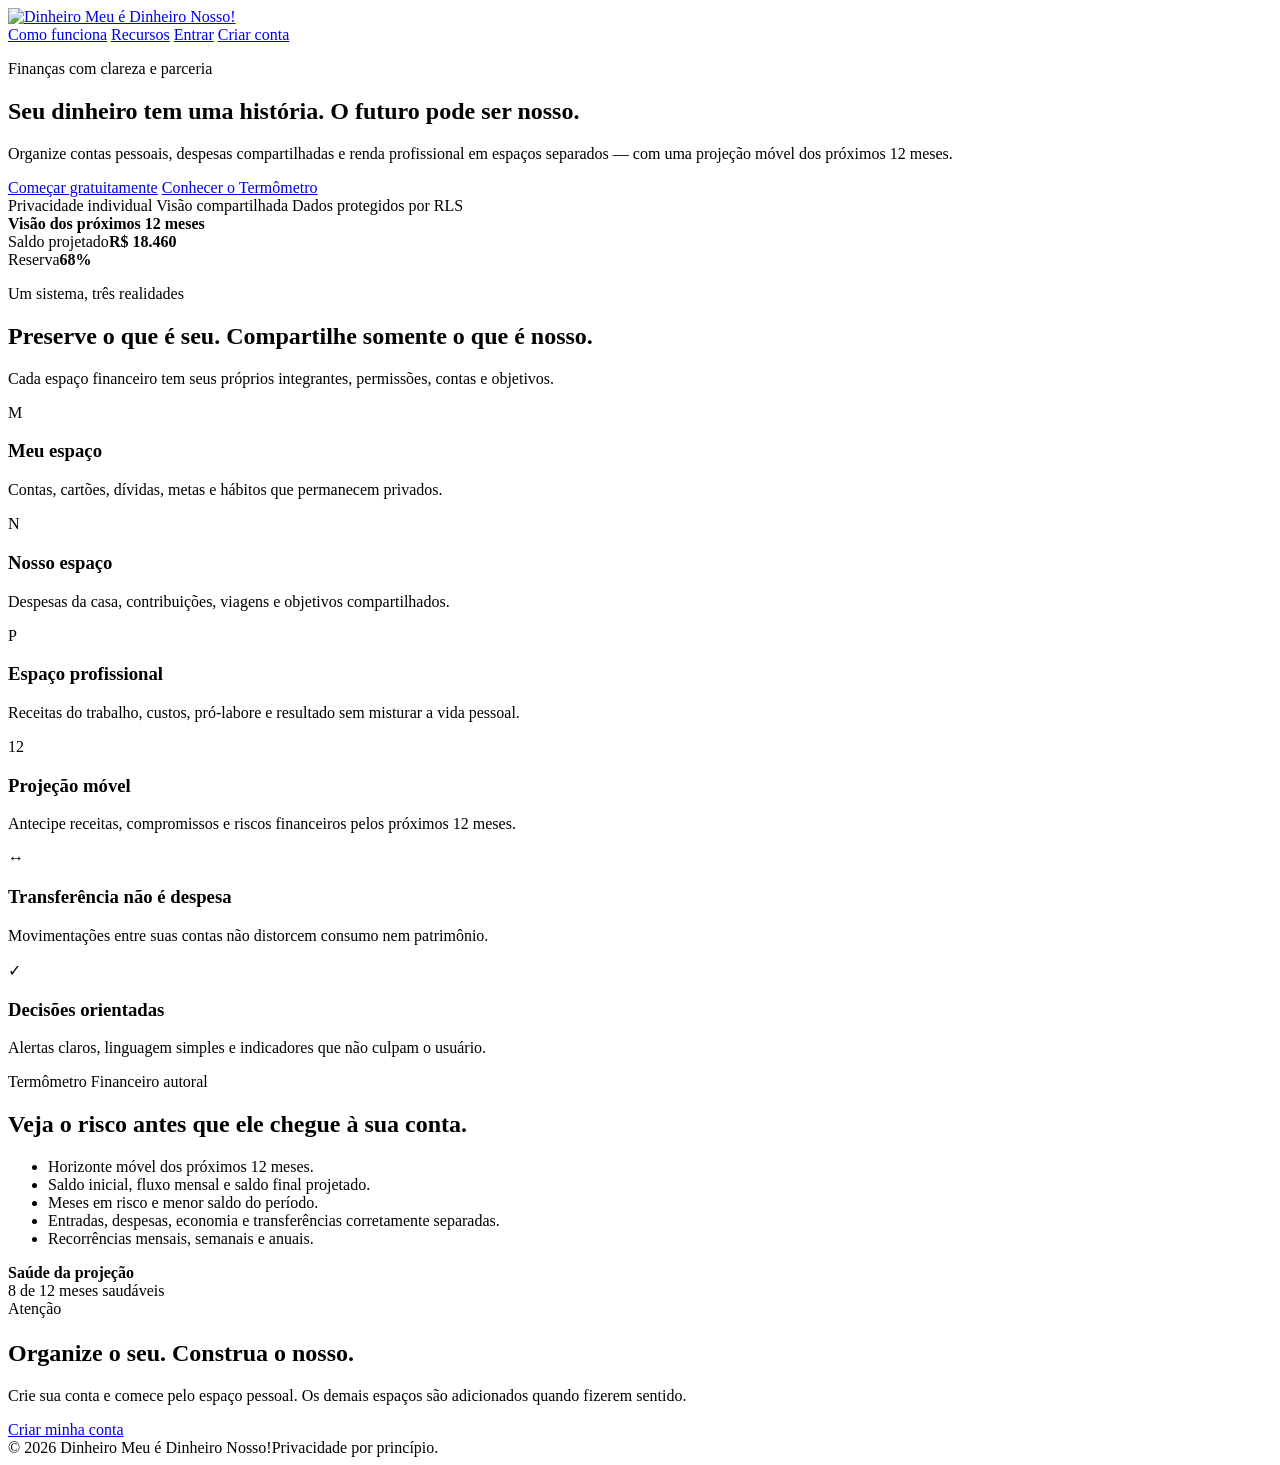
==== index.html @ 29a2e616 "feat: implementar landing page" ====
<!doctype html>
<html lang="pt-BR">
<head>
  <meta charset="utf-8">
  <meta name="viewport" content="width=device-width, initial-scale=1">
  <meta name="description" content="Organização financeira pessoal, familiar e profissional com projeção inteligente dos próximos 12 meses.">
  <meta name="theme-color" content="#086647">
  <title>Dinheiro Meu é Dinheiro Nosso!</title>
  <link rel="icon" href="/assets/icon.svg" type="image/svg+xml">
  <link rel="manifest" href="/manifest.webmanifest">
  <link rel="stylesheet" href="/css/tokens.css">
  <link rel="stylesheet" href="/css/global.css">
  <link rel="stylesheet" href="/css/marketing.css">
</head>
<body>
  <header class="site-header">
    <div class="container">
      <a href="/" aria-label="Página inicial"><img class="brand-logo" src="/assets/logo.svg" alt="Dinheiro Meu é Dinheiro Nosso!"></a>
      <nav class="site-nav" aria-label="Principal">
        <a href="#como-funciona">Como funciona</a>
        <a href="#recursos">Recursos</a>
        <a href="/entrar">Entrar</a>
        <a class="btn btn-primary" href="/cadastro">Criar conta</a>
      </nav>
    </div>
  </header>

  <main>
    <section class="hero">
      <div class="container hero-grid">
        <div>
          <p class="eyebrow">Finanças com clareza e parceria</p>
          <h1>Seu dinheiro tem uma história. <span>O futuro pode ser nosso.</span></h1>
          <p class="hero-lead">Organize contas pessoais, despesas compartilhadas e renda profissional em espaços separados — com uma projeção móvel dos próximos 12 meses.</p>
          <div class="hero-actions">
            <a class="btn btn-primary" href="/cadastro">Começar gratuitamente</a>
            <a class="btn btn-ghost" href="#termometro">Conhecer o Termômetro</a>
          </div>
          <div class="hero-proof">
            <span>Privacidade individual</span>
            <span>Visão compartilhada</span>
            <span>Dados protegidos por RLS</span>
          </div>
        </div>

        <div class="preview" aria-label="Prévia visual do painel">
          <div class="preview-inner">
            <div class="preview-top"><strong>Visão dos próximos 12 meses</strong><span class="preview-dots"><i></i><i></i><i></i></span></div>
            <div class="preview-body">
              <div class="preview-kpis">
                <div class="preview-kpi"><span class="muted">Saldo projetado</span><strong>R$ 18.460</strong></div>
                <div class="preview-kpi"><span class="muted">Reserva</span><strong>68%</strong></div>
              </div>
              <div class="preview-chart" aria-hidden="true">
                <i style="height:35%"></i><i style="height:48%"></i><i style="height:42%"></i><i style="height:58%"></i><i style="height:51%"></i><i style="height:64%"></i><i style="height:68%"></i><i style="height:73%"></i><i style="height:78%"></i><i style="height:84%"></i><i style="height:88%"></i><i style="height:94%"></i>
              </div>
            </div>
          </div>
        </div>
      </div>
    </section>

    <section id="recursos" class="section section-soft">
      <div class="container">
        <div class="section-heading">
          <p class="eyebrow">Um sistema, três realidades</p>
          <h2>Preserve o que é seu. Compartilhe somente o que é nosso.</h2>
          <p>Cada espaço financeiro tem seus próprios integrantes, permissões, contas e objetivos.</p>
        </div>
        <div class="features">
          <article class="card feature"><div class="feature-icon">M</div><h3>Meu espaço</h3><p>Contas, cartões, dívidas, metas e hábitos que permanecem privados.</p></article>
          <article class="card feature"><div class="feature-icon">N</div><h3>Nosso espaço</h3><p>Despesas da casa, contribuições, viagens e objetivos compartilhados.</p></article>
          <article class="card feature"><div class="feature-icon">P</div><h3>Espaço profissional</h3><p>Receitas do trabalho, custos, pró-labore e resultado sem misturar a vida pessoal.</p></article>
          <article class="card feature"><div class="feature-icon">12</div><h3>Projeção móvel</h3><p>Antecipe receitas, compromissos e riscos financeiros pelos próximos 12 meses.</p></article>
          <article class="card feature"><div class="feature-icon">↔</div><h3>Transferência não é despesa</h3><p>Movimentações entre suas contas não distorcem consumo nem patrimônio.</p></article>
          <article class="card feature"><div class="feature-icon">✓</div><h3>Decisões orientadas</h3><p>Alertas claros, linguagem simples e indicadores que não culpam o usuário.</p></article>
        </div>
      </div>
    </section>

    <section id="termometro" class="section">
      <div class="container split">
        <div>
          <p class="eyebrow">Termômetro Financeiro autoral</p>
          <div class="section-heading"><h2>Veja o risco antes que ele chegue à sua conta.</h2></div>
          <ul class="check-list">
            <li>Horizonte móvel dos próximos 12 meses.</li>
            <li>Saldo inicial, fluxo mensal e saldo final projetado.</li>
            <li>Meses em risco e menor saldo do período.</li>
            <li>Entradas, despesas, economia e transferências corretamente separadas.</li>
            <li>Recorrências mensais, semanais e anuais.</li>
          </ul>
        </div>
        <div class="thermometer-card">
          <div class="row-between"><div><strong>Saúde da projeção</strong><div class="muted">8 de 12 meses saudáveis</div></div><span class="badge badge-gold">Atenção</span></div>
          <div class="thermometer-track" style="margin-top:22px"><div class="thermometer-fill"></div></div>
          <div class="month-row" aria-hidden="true"><i style="height:38%"></i><i style="height:51%"></i><i style="height:62%"></i><i style="height:44%"></i><i style="height:28%"></i><i style="height:22%"></i><i style="height:18%"></i><i style="height:26%"></i><i style="height:52%"></i><i style="height:68%"></i><i style="height:78%"></i><i style="height:88%"></i></div>
        </div>
      </div>
    </section>

    <section id="como-funciona" class="section">
      <div class="container">
        <div class="cta">
          <div><h2>Organize o seu. Construa o nosso.</h2><p>Crie sua conta e comece pelo espaço pessoal. Os demais espaços são adicionados quando fizerem sentido.</p></div>
          <a class="btn" href="/cadastro">Criar minha conta</a>
        </div>
      </div>
    </section>
  </main>

  <footer class="site-footer"><div class="container"><span>© 2026 Dinheiro Meu é Dinheiro Nosso!</span><span>Privacidade por princípio.</span></div></footer>
  <script type="module">import { registerServiceWorker } from '/js/ui.js'; registerServiceWorker();</script>
</body>
</html>
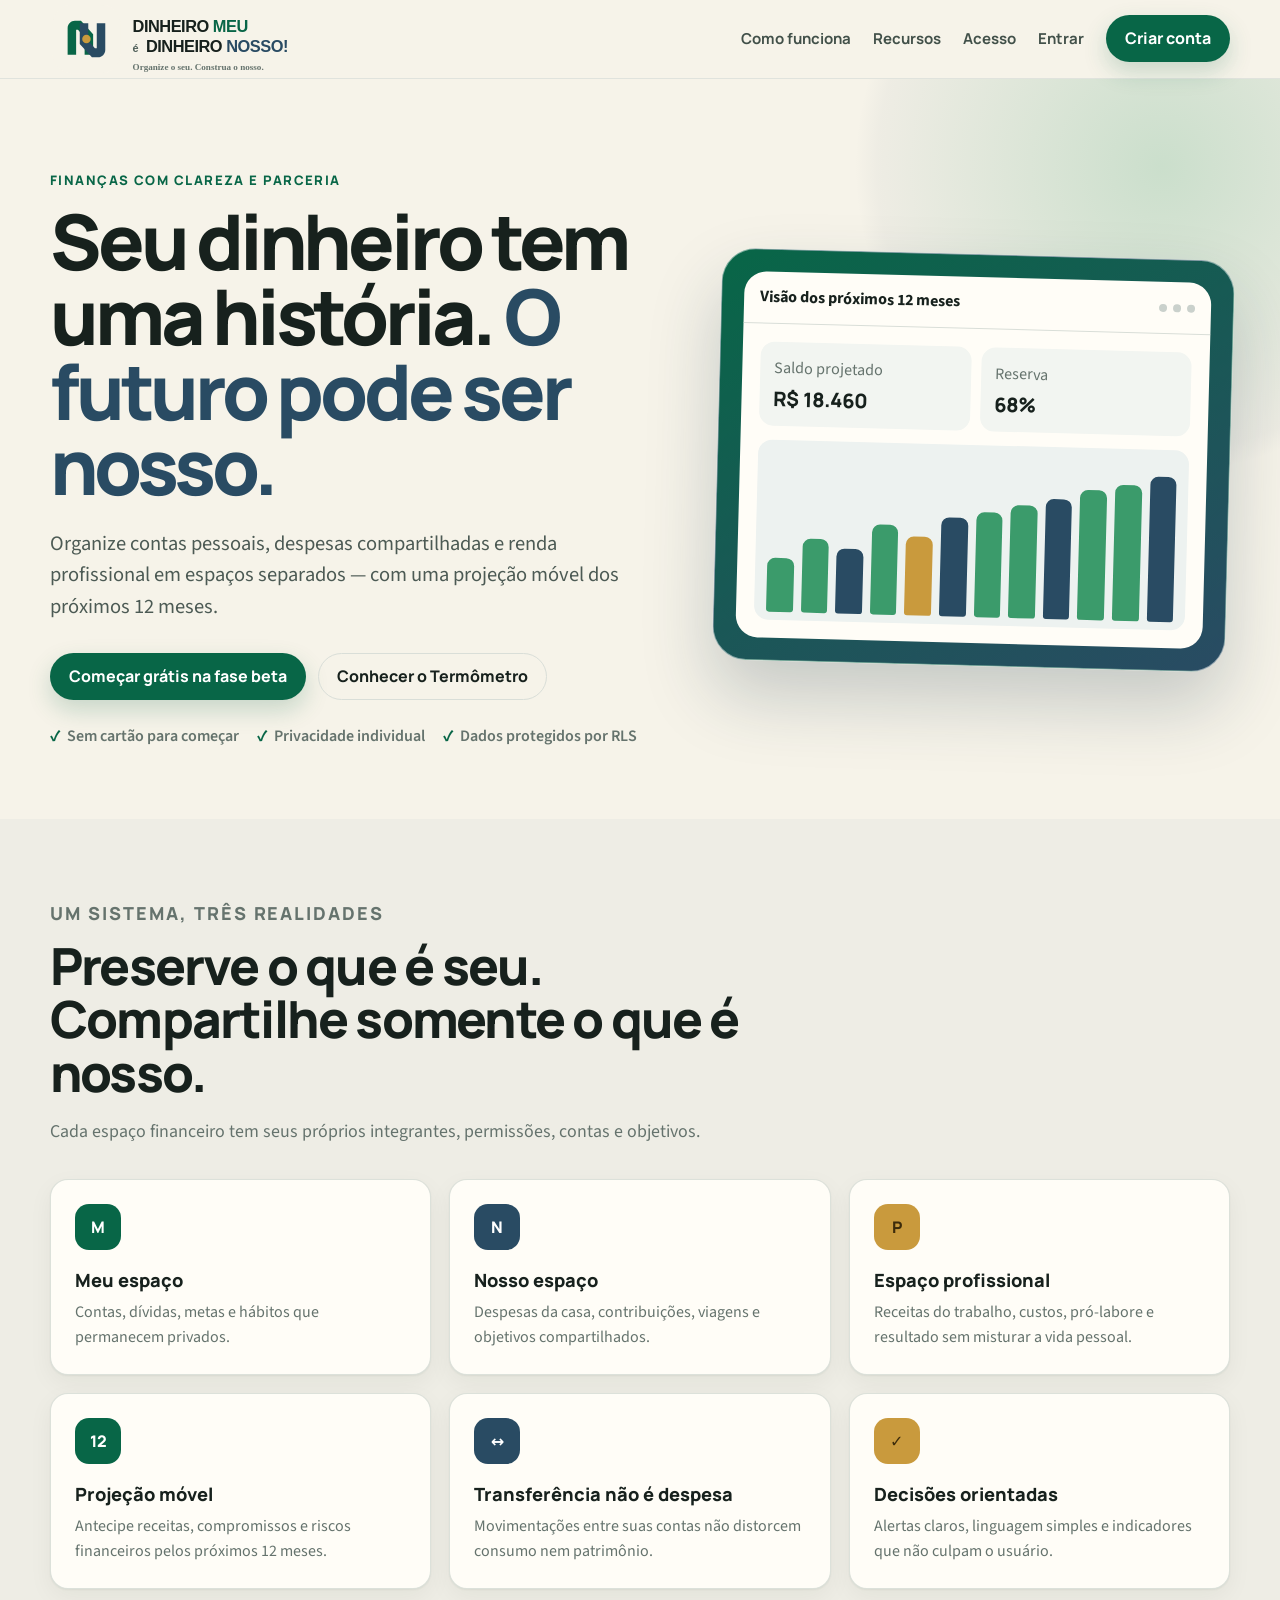
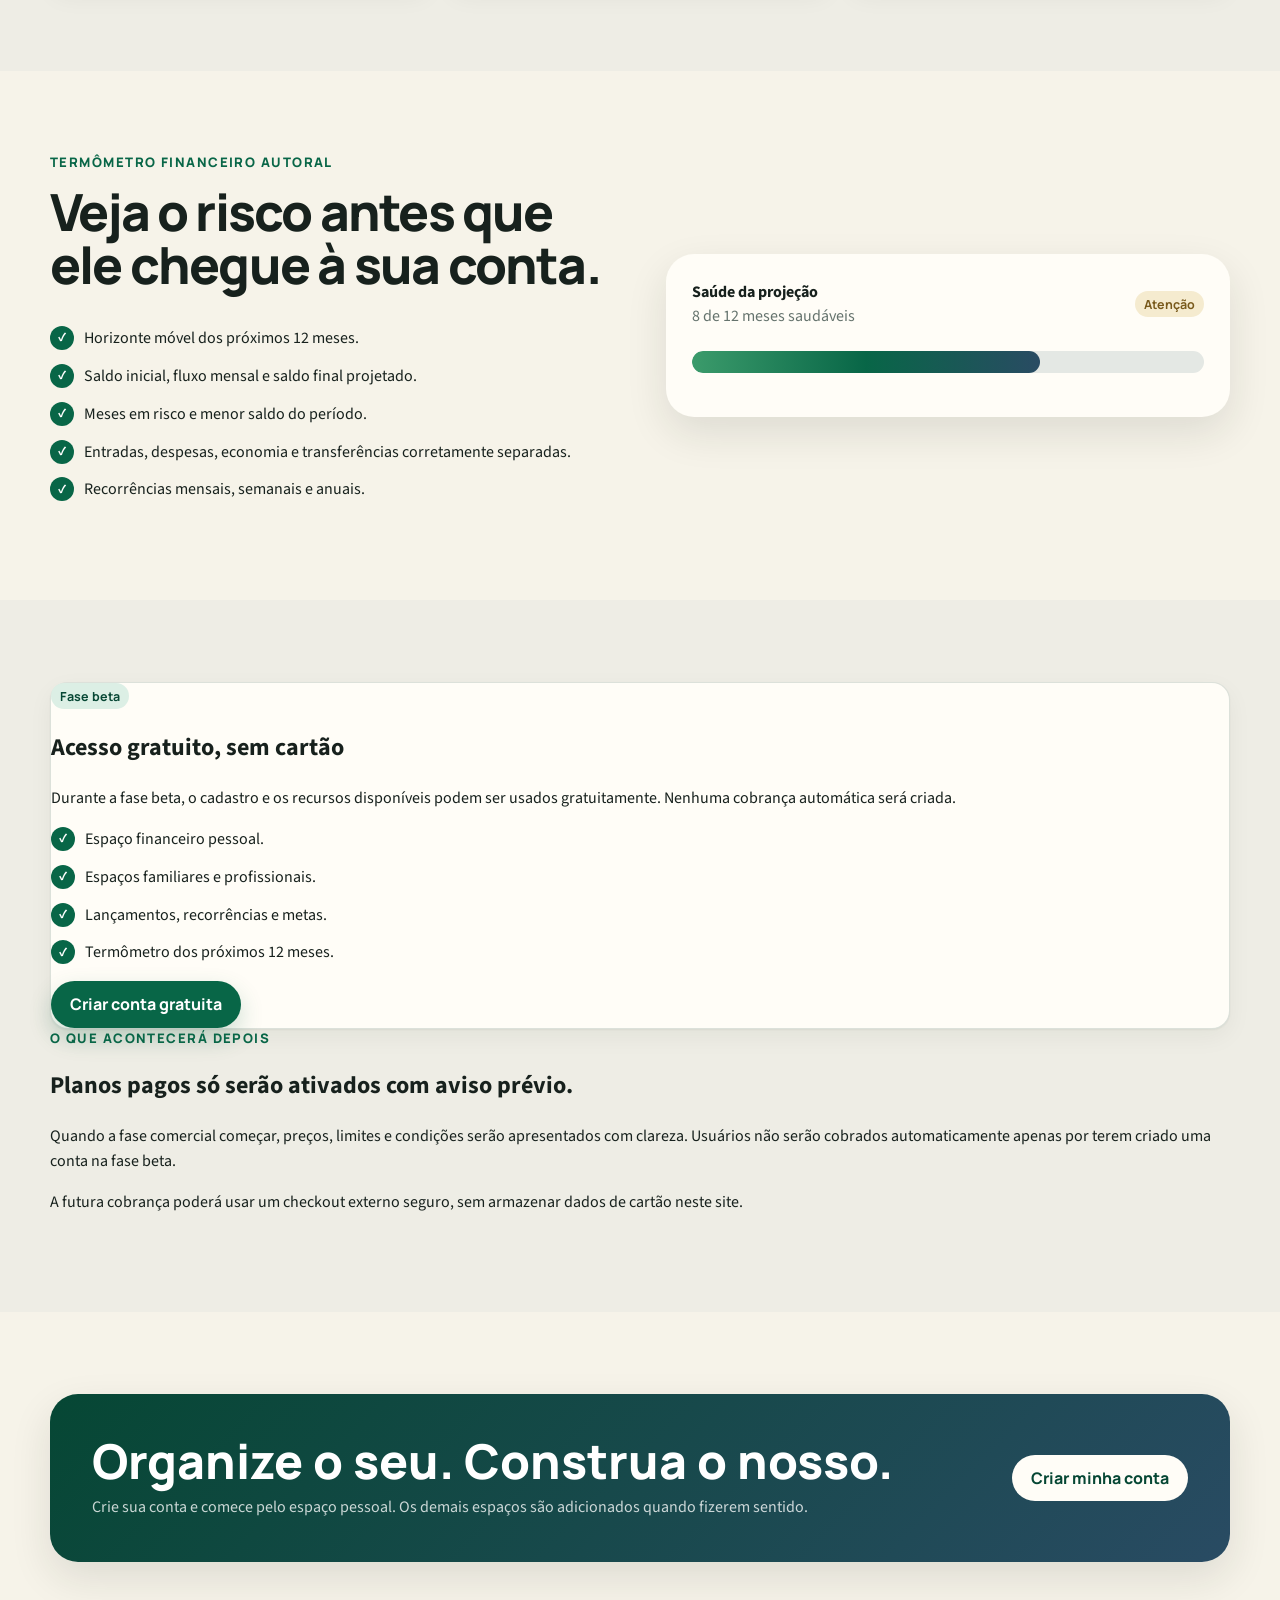
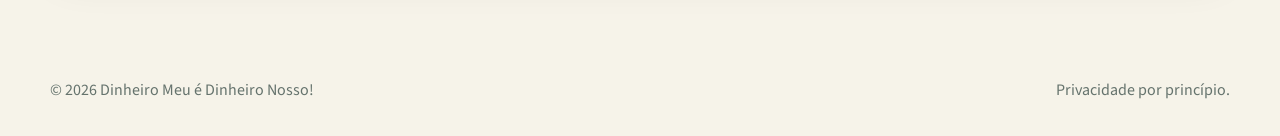
==== commit 935a49e8: "feat: explicar acesso gratuito da fase beta" ====
--- a/index.html
+++ b/index.html
@@ -19,6 +19,7 @@
       <nav class="site-nav" aria-label="Principal">
         <a href="#como-funciona">Como funciona</a>
         <a href="#recursos">Recursos</a>
+        <a href="#acesso">Acesso</a>
         <a href="/entrar">Entrar</a>
         <a class="btn btn-primary" href="/cadastro">Criar conta</a>
       </nav>
@@ -33,12 +34,12 @@
           <h1>Seu dinheiro tem uma história. <span>O futuro pode ser nosso.</span></h1>
           <p class="hero-lead">Organize contas pessoais, despesas compartilhadas e renda profissional em espaços separados — com uma projeção móvel dos próximos 12 meses.</p>
           <div class="hero-actions">
-            <a class="btn btn-primary" href="/cadastro">Começar gratuitamente</a>
+            <a class="btn btn-primary" href="/cadastro">Começar grátis na fase beta</a>
             <a class="btn btn-ghost" href="#termometro">Conhecer o Termômetro</a>
           </div>
           <div class="hero-proof">
+            <span>Sem cartão para começar</span>
             <span>Privacidade individual</span>
-            <span>Visão compartilhada</span>
             <span>Dados protegidos por RLS</span>
           </div>
         </div>
@@ -68,7 +69,7 @@
           <p>Cada espaço financeiro tem seus próprios integrantes, permissões, contas e objetivos.</p>
         </div>
         <div class="features">
-          <article class="card feature"><div class="feature-icon">M</div><h3>Meu espaço</h3><p>Contas, cartões, dívidas, metas e hábitos que permanecem privados.</p></article>
+          <article class="card feature"><div class="feature-icon">M</div><h3>Meu espaço</h3><p>Contas, dívidas, metas e hábitos que permanecem privados.</p></article>
           <article class="card feature"><div class="feature-icon">N</div><h3>Nosso espaço</h3><p>Despesas da casa, contribuições, viagens e objetivos compartilhados.</p></article>
           <article class="card feature"><div class="feature-icon">P</div><h3>Espaço profissional</h3><p>Receitas do trabalho, custos, pró-labore e resultado sem misturar a vida pessoal.</p></article>
           <article class="card feature"><div class="feature-icon">12</div><h3>Projeção móvel</h3><p>Antecipe receitas, compromissos e riscos financeiros pelos próximos 12 meses.</p></article>
@@ -99,6 +100,29 @@
       </div>
     </section>
 
+    <section id="acesso" class="section section-soft">
+      <div class="container access-grid">
+        <article class="card access-card access-card-featured">
+          <span class="badge badge-green">Fase beta</span>
+          <h2>Acesso gratuito, sem cartão</h2>
+          <p>Durante a fase beta, o cadastro e os recursos disponíveis podem ser usados gratuitamente. Nenhuma cobrança automática será criada.</p>
+          <ul class="check-list">
+            <li>Espaço financeiro pessoal.</li>
+            <li>Espaços familiares e profissionais.</li>
+            <li>Lançamentos, recorrências e metas.</li>
+            <li>Termômetro dos próximos 12 meses.</li>
+          </ul>
+          <a class="btn btn-primary" href="/cadastro">Criar conta gratuita</a>
+        </article>
+        <article class="access-explanation">
+          <p class="eyebrow">O que acontecerá depois</p>
+          <h2>Planos pagos só serão ativados com aviso prévio.</h2>
+          <p>Quando a fase comercial começar, preços, limites e condições serão apresentados com clareza. Usuários não serão cobrados automaticamente apenas por terem criado uma conta na fase beta.</p>
+          <p>A futura cobrança poderá usar um checkout externo seguro, sem armazenar dados de cartão neste site.</p>
+        </article>
+      </div>
+    </section>
+
     <section id="como-funciona" class="section">
       <div class="container">
         <div class="cta">
--- a/css/tokens.css
+++ b/css/tokens.css
@@ -0,0 +1,29 @@
+@import url('https://fonts.googleapis.com/css2?family=Manrope:wght@500;600;700;800&family=Source+Sans+3:wght@400;500;600;700&display=swap');
+
+:root {
+  --green-900: #064734;
+  --green-700: #086647;
+  --green-500: #3B9B6B;
+  --green-100: #DCEFE5;
+  --blue-900: #1B3547;
+  --blue-700: #294B63;
+  --blue-100: #DCE7EB;
+  --gold-600: #C99A3D;
+  --gold-100: #F5EBCF;
+  --red-700: #B54D4A;
+  --red-100: #F7DEDD;
+  --paper: #F6F3E9;
+  --surface: #FFFDF7;
+  --surface-strong: #FFFFFF;
+  --ink: #17211D;
+  --muted: #65736D;
+  --border: #D9DED8;
+  --shadow-sm: 0 1px 2px rgba(23, 33, 29, .06), 0 8px 24px rgba(23, 33, 29, .05);
+  --shadow-md: 0 16px 42px rgba(23, 33, 29, .11);
+  --radius-sm: 10px;
+  --radius-md: 18px;
+  --radius-lg: 28px;
+  --content: 1180px;
+  --font-display: 'Manrope', system-ui, sans-serif;
+  --font-body: 'Source Sans 3', system-ui, sans-serif;
+}
--- a/css/global.css
+++ b/css/global.css
@@ -0,0 +1,92 @@
+* { box-sizing: border-box; }
+html { scroll-behavior: smooth; }
+body {
+  margin: 0;
+  color: var(--ink);
+  background: var(--paper);
+  font-family: var(--font-body);
+  font-size: 16px;
+  line-height: 1.55;
+  -webkit-font-smoothing: antialiased;
+}
+img, svg { max-width: 100%; }
+a { color: inherit; }
+button, input, select, textarea { font: inherit; }
+button { cursor: pointer; }
+button:disabled { cursor: not-allowed; opacity: .58; }
+:focus-visible { outline: 3px solid rgba(201, 154, 61, .45); outline-offset: 2px; }
+
+.container { width: min(calc(100% - 32px), var(--content)); margin-inline: auto; }
+.sr-only { position: absolute; width: 1px; height: 1px; padding: 0; margin: -1px; overflow: hidden; clip: rect(0, 0, 0, 0); white-space: nowrap; border: 0; }
+.hidden { display: none !important; }
+.stack { display: grid; gap: 16px; }
+.row { display: flex; align-items: center; gap: 12px; }
+.row-between { display: flex; align-items: center; justify-content: space-between; gap: 16px; }
+.muted { color: var(--muted); }
+.text-negative { color: var(--red-700); }
+.text-positive { color: var(--green-700); }
+
+.btn {
+  min-height: 44px;
+  border: 1px solid transparent;
+  border-radius: 999px;
+  padding: 10px 18px;
+  font-family: var(--font-display);
+  font-weight: 750;
+  text-decoration: none;
+  display: inline-flex;
+  align-items: center;
+  justify-content: center;
+  gap: 8px;
+  transition: transform .18s ease, box-shadow .18s ease, background .18s ease;
+}
+.btn:hover { transform: translateY(-1px); }
+.btn-primary { color: #fff; background: var(--green-700); box-shadow: 0 10px 24px rgba(8, 102, 71, .2); }
+.btn-primary:hover { background: var(--green-900); }
+.btn-secondary { color: #fff; background: var(--blue-700); }
+.btn-ghost { color: var(--ink); background: transparent; border-color: var(--border); }
+.btn-danger { color: #fff; background: var(--red-700); }
+.btn-block { width: 100%; }
+
+.field { display: grid; gap: 7px; }
+.field label { font-family: var(--font-display); font-size: .92rem; font-weight: 700; }
+.input, .select, .textarea {
+  width: 100%;
+  min-height: 46px;
+  border: 1px solid var(--border);
+  border-radius: var(--radius-sm);
+  background: var(--surface-strong);
+  color: var(--ink);
+  padding: 10px 12px;
+  transition: border-color .18s ease, box-shadow .18s ease;
+}
+.textarea { min-height: 104px; resize: vertical; }
+.input:focus, .select:focus, .textarea:focus { border-color: var(--green-500); box-shadow: 0 0 0 4px rgba(59, 155, 107, .13); outline: 0; }
+.help { font-size: .88rem; color: var(--muted); }
+
+.alert { border-radius: var(--radius-sm); padding: 12px 14px; border: 1px solid; }
+.alert-info { background: var(--blue-100); border-color: #BFD2D9; color: var(--blue-900); }
+.alert-success { background: var(--green-100); border-color: #B8DDC8; color: var(--green-900); }
+.alert-error { background: var(--red-100); border-color: #E9BDBA; color: #7F302E; }
+
+.card { background: var(--surface); border: 1px solid rgba(217, 222, 216, .9); border-radius: var(--radius-md); box-shadow: var(--shadow-sm); }
+.card-body { padding: 20px; }
+.card-title { margin: 0; font: 800 1.05rem/1.3 var(--font-display); }
+
+.badge { display: inline-flex; align-items: center; gap: 6px; min-height: 26px; padding: 3px 9px; border-radius: 999px; font: 700 .78rem var(--font-display); }
+.badge-green { color: var(--green-900); background: var(--green-100); }
+.badge-blue { color: var(--blue-900); background: var(--blue-100); }
+.badge-gold { color: #78591B; background: var(--gold-100); }
+.badge-red { color: #7F302E; background: var(--red-100); }
+
+.toast-region { position: fixed; right: 16px; bottom: 16px; z-index: 1000; display: grid; gap: 10px; width: min(380px, calc(100% - 32px)); }
+.toast { padding: 13px 15px; border-radius: var(--radius-sm); background: var(--ink); color: white; box-shadow: var(--shadow-md); animation: toastIn .2s ease; }
+@keyframes toastIn { from { transform: translateY(12px); opacity: 0; } }
+
+.skeleton { min-height: 20px; border-radius: 8px; background: linear-gradient(90deg, #E6E9E5 25%, #F5F6F3 50%, #E6E9E5 75%); background-size: 200% 100%; animation: shimmer 1.3s infinite; }
+@keyframes shimmer { to { background-position: -200% 0; } }
+
+@media (max-width: 680px) {
+  .container { width: min(calc(100% - 24px), var(--content)); }
+  .row-between.mobile-stack { align-items: stretch; flex-direction: column; }
+}
--- a/css/marketing.css
+++ b/css/marketing.css
@@ -0,0 +1,77 @@
+.site-header { position: sticky; top: 0; z-index: 50; border-bottom: 1px solid rgba(217, 222, 216, .75); background: rgba(246, 243, 233, .88); backdrop-filter: blur(14px); }
+.site-header .container { min-height: 76px; display: flex; align-items: center; justify-content: space-between; gap: 24px; }
+.brand-logo { width: 340px; max-width: 58vw; display: block; }
+.site-nav { display: flex; align-items: center; gap: 22px; }
+.site-nav a:not(.btn) { text-decoration: none; font-family: var(--font-display); font-size: .94rem; font-weight: 700; color: #415049; }
+
+.hero { position: relative; overflow: hidden; padding: 92px 0 70px; }
+.hero::before { content: ''; position: absolute; inset: -30% -15% auto auto; width: 620px; height: 620px; border-radius: 50%; background: radial-gradient(circle, rgba(59, 155, 107, .23), rgba(41, 75, 99, .04) 65%, transparent 70%); pointer-events: none; }
+.hero-grid { position: relative; display: grid; grid-template-columns: 1.08fr .92fr; align-items: center; gap: 64px; }
+.eyebrow { margin: 0 0 14px; color: var(--green-700); font: 800 .82rem var(--font-display); letter-spacing: .11em; text-transform: uppercase; }
+.hero h1 { margin: 0; max-width: 760px; font: 800 clamp(2.6rem, 6vw, 5.45rem)/.98 var(--font-display); letter-spacing: -.055em; }
+.hero h1 span { color: var(--blue-700); }
+.hero-lead { max-width: 660px; margin: 24px 0 0; color: #4C5A54; font-size: clamp(1.08rem, 2vw, 1.28rem); }
+.hero-actions { display: flex; flex-wrap: wrap; gap: 12px; margin-top: 30px; }
+.hero-proof { display: flex; flex-wrap: wrap; gap: 18px; margin-top: 24px; color: var(--muted); font-weight: 600; }
+.hero-proof span::before { content: '✓'; margin-right: 7px; color: var(--green-700); font-weight: 800; }
+
+.preview { padding: 22px; border: 1px solid rgba(255,255,255,.48); border-radius: 34px; background: linear-gradient(150deg, var(--green-700), var(--blue-700)); box-shadow: 0 35px 70px rgba(27, 53, 71, .22); transform: rotate(1.5deg); }
+.preview-inner { overflow: hidden; border-radius: 22px; background: var(--surface); }
+.preview-top { min-height: 52px; padding: 13px 16px; display: flex; justify-content: space-between; align-items: center; border-bottom: 1px solid var(--border); }
+.preview-dots { display: flex; gap: 6px; }
+.preview-dots i { width: 8px; height: 8px; border-radius: 50%; background: #CAD1CC; }
+.preview-body { padding: 18px; display: grid; gap: 14px; }
+.preview-kpis { display: grid; grid-template-columns: repeat(2, 1fr); gap: 10px; }
+.preview-kpi { padding: 14px; border-radius: 14px; background: #F2F5F1; }
+.preview-kpi strong { display: block; margin-top: 4px; font: 800 1.25rem var(--font-display); }
+.preview-chart { height: 180px; display: flex; align-items: end; gap: 8px; padding: 18px 12px 8px; border-radius: 14px; background: #EDF2F0; }
+.preview-chart i { flex: 1; min-height: 18px; border-radius: 8px 8px 3px 3px; background: var(--green-500); }
+.preview-chart i:nth-child(3n) { background: var(--blue-700); }
+.preview-chart i:nth-child(5) { background: var(--gold-600); }
+
+.section { padding: 82px 0; }
+.section-soft { background: #EEEDE5; }
+.section-heading { max-width: 760px; margin-bottom: 34px; }
+.section-heading h2 { margin: 0; font: 800 clamp(2rem, 4vw, 3.35rem)/1.05 var(--font-display); letter-spacing: -.035em; }
+.section-heading p { color: var(--muted); font-size: 1.12rem; }
+.features { display: grid; grid-template-columns: repeat(3, 1fr); gap: 18px; }
+.feature { padding: 24px; }
+.feature-icon { width: 46px; height: 46px; display: grid; place-items: center; border-radius: 14px; color: #fff; background: var(--green-700); font: 800 1rem var(--font-display); }
+.feature:nth-child(2) .feature-icon, .feature:nth-child(5) .feature-icon { background: var(--blue-700); }
+.feature:nth-child(3) .feature-icon, .feature:nth-child(6) .feature-icon { background: var(--gold-600); color: #3C2B0B; }
+.feature h3 { margin: 18px 0 8px; font: 800 1.14rem var(--font-display); }
+.feature p { margin: 0; color: var(--muted); }
+
+.split { display: grid; grid-template-columns: 1fr 1fr; gap: 52px; align-items: center; }
+.check-list { display: grid; gap: 13px; padding: 0; list-style: none; }
+.check-list li { display: flex; gap: 10px; }
+.check-list li::before { content: '✓'; flex: 0 0 24px; width: 24px; height: 24px; display: grid; place-items: center; border-radius: 50%; color: #fff; background: var(--green-700); font-size: .78rem; font-weight: 800; }
+.thermometer-card { padding: 26px; background: var(--surface); border-radius: var(--radius-lg); box-shadow: var(--shadow-md); }
+.thermometer-track { height: 22px; overflow: hidden; border-radius: 999px; background: #E4E8E4; }
+.thermometer-fill { width: 68%; height: 100%; border-radius: inherit; background: linear-gradient(90deg, var(--green-500), var(--green-700), var(--blue-700)); }
+.month-row { margin-top: 18px; display: grid; grid-template-columns: repeat(12, 1fr); gap: 6px; }
+.month-row i { height: 74px; border-radius: 8px 8px 3px 3px; background: var(--green-100); align-self: end; }
+.month-row i:nth-child(4n) { background: var(--gold-100); }
+.month-row i:nth-child(7), .month-row i:nth-child(8) { background: var(--red-100); }
+
+.cta { padding: 42px; border-radius: var(--radius-lg); background: linear-gradient(135deg, var(--green-900), var(--blue-700)); color: white; display: flex; align-items: center; justify-content: space-between; gap: 30px; box-shadow: var(--shadow-md); }
+.cta h2 { margin: 0 0 8px; font: 800 clamp(1.8rem, 4vw, 3rem)/1.05 var(--font-display); }
+.cta p { margin: 0; color: rgba(255,255,255,.78); }
+.cta .btn { background: var(--surface); color: var(--green-900); }
+.site-footer { padding: 34px 0; color: var(--muted); }
+.site-footer .container { display: flex; justify-content: space-between; gap: 20px; }
+
+@media (max-width: 880px) {
+  .site-nav a:not(.btn) { display: none; }
+  .hero { padding-top: 60px; }
+  .hero-grid, .split { grid-template-columns: 1fr; }
+  .preview { max-width: 620px; transform: none; }
+  .features { grid-template-columns: 1fr 1fr; }
+}
+@media (max-width: 600px) {
+  .brand-logo { width: 270px; }
+  .site-header .btn { padding-inline: 14px; }
+  .features { grid-template-columns: 1fr; }
+  .cta, .site-footer .container { align-items: stretch; flex-direction: column; }
+  .month-row { gap: 4px; }
+}
